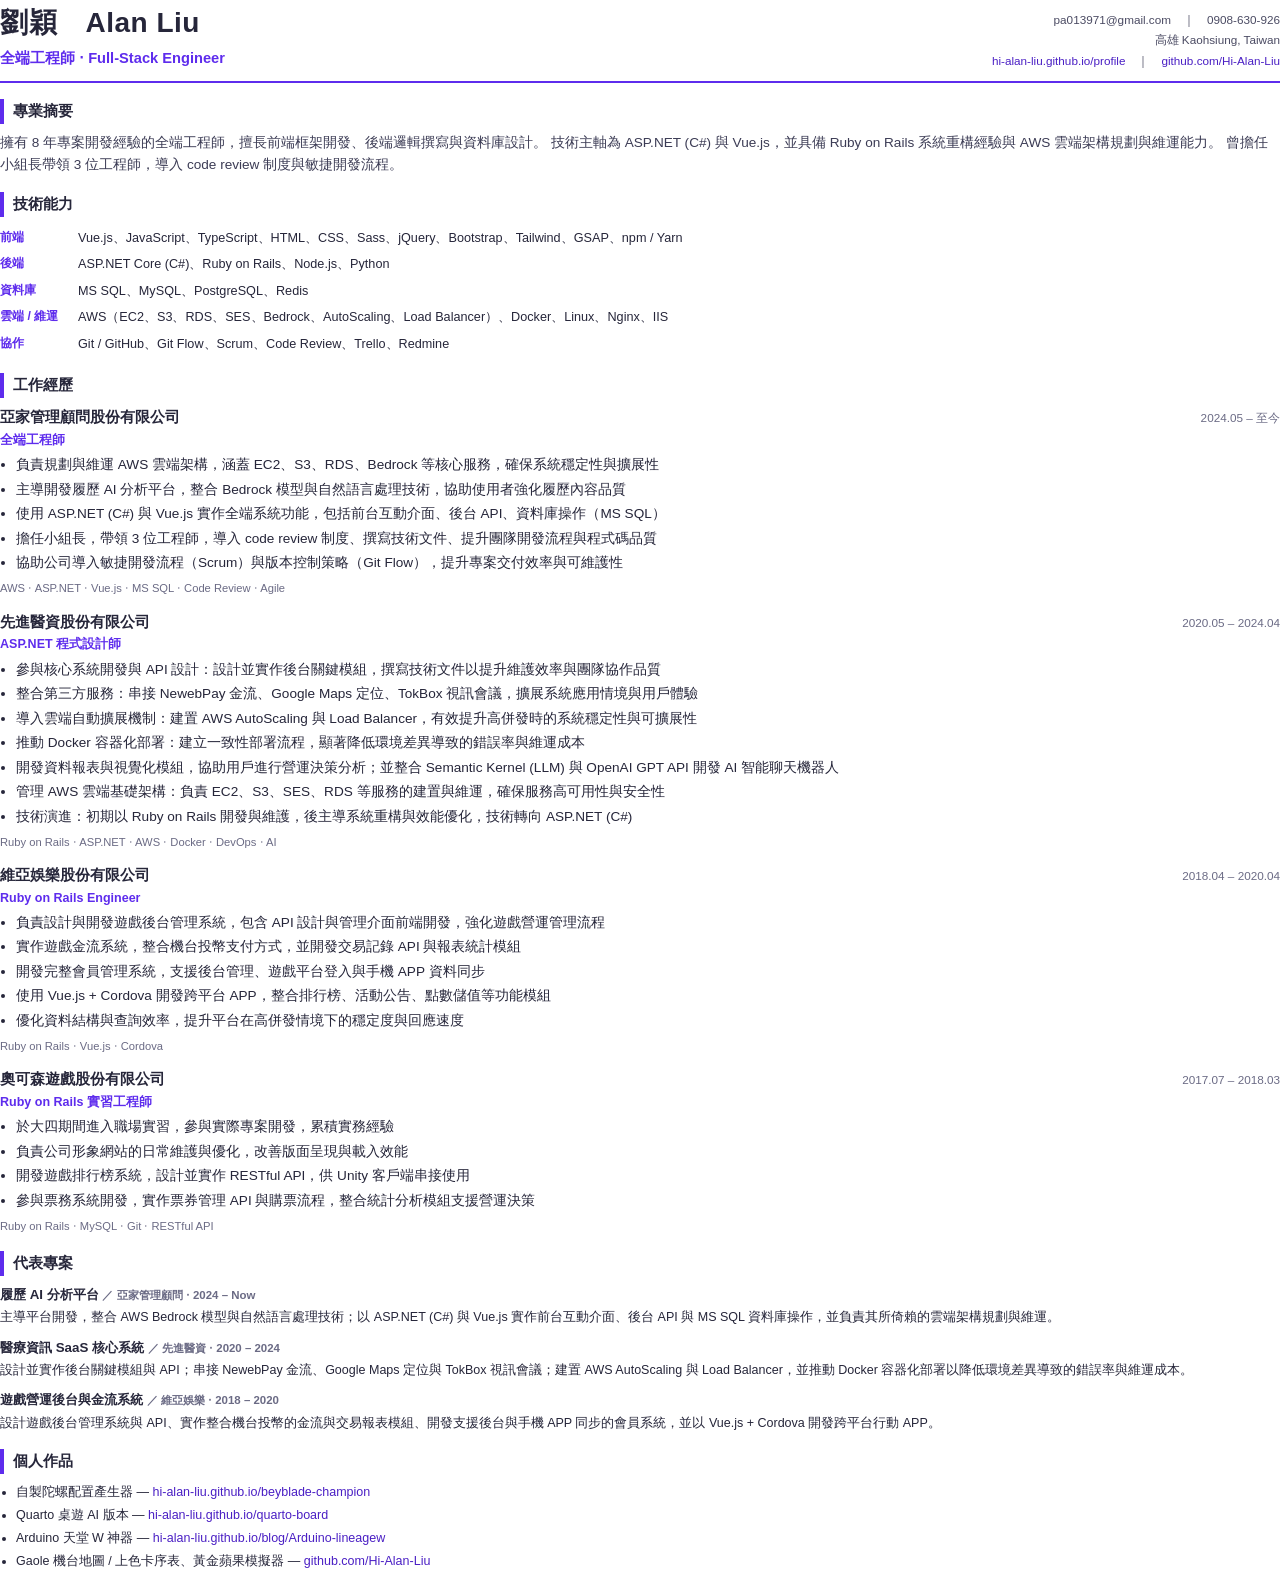
==== assets/resume/resume.html @ 3be5878c "feat: 補上履歷下載、商用專案與聯絡 CTA，並精簡前端相依 求職轉換 - 新增履歷 PDF（assets/resume/resume.html 為可重新產生的來源），   Hero 與頁尾 CT" ====
<!doctype html>
<html lang="zh-Hant-TW">
<head>
<meta charset="utf-8">
<title>劉穎 Alan Liu — 全端工程師履歷</title>
<style>
    @page { size: A4; margin: 13mm 14mm; }

    * { box-sizing: border-box; }

    body {
        margin: 0;
        font-family: "Microsoft JhengHei", "PingFang TC", "Noto Sans TC", sans-serif;
        font-size: 10.2pt;
        line-height: 1.62;
        color: #26263a;
    }

    a { color: #4a1fc4; text-decoration: none; }

    /* ---------- masthead ---------- */
    .head {
        display: flex;
        justify-content: space-between;
        align-items: flex-end;
        padding-bottom: 10px;
        border-bottom: 2.5px solid #5e2ced;
    }

    .name { font-size: 21pt; font-weight: 700; letter-spacing: 0.5px; }
    .role { margin-top: 2px; font-size: 11pt; font-weight: 600; color: #5e2ced; }
    .contact { text-align: right; font-size: 8.8pt; line-height: 1.75; color: #4b4b63; }

    /* ---------- sections ---------- */
    h2 {
        margin: 16px 0 8px;
        padding-left: 9px;
        font-size: 11.5pt;
        font-weight: 700;
        border-left: 4px solid #5e2ced;
        page-break-after: avoid;
    }

    .summary { margin: 0; color: #3c3c55; }

    .skills { width: 100%; border-collapse: collapse; }
    .skills th {
        width: 78px;
        padding: 3px 8px 3px 0;
        text-align: left;
        vertical-align: top;
        font-size: 9.2pt;
        color: #5e2ced;
        white-space: nowrap;
    }
    .skills td { padding: 3px 0; vertical-align: top; font-size: 9.5pt; }

    .job { margin-bottom: 13px; page-break-inside: avoid; }
    .job-head { display: flex; justify-content: space-between; align-items: baseline; }
    .job-co { font-size: 11pt; font-weight: 700; }
    .job-date { font-size: 8.8pt; color: #6b6b85; white-space: nowrap; padding-left: 10px; }
    .job-role { font-size: 9.4pt; font-weight: 600; color: #5e2ced; margin-bottom: 4px; }

    ul { margin: 4px 0 0; padding-left: 16px; }
    li { margin-bottom: 2.5px; }

    .tags { margin-top: 5px; font-size: 8.4pt; color: #6b6b85; }

    .proj { margin-bottom: 9px; page-break-inside: avoid; }
    .proj-t { font-weight: 700; font-size: 10pt; }
    .proj-m { font-size: 8.6pt; color: #6b6b85; }
    .proj p { margin: 2px 0 0; font-size: 9.4pt; }

    .works { margin: 0; padding-left: 16px; font-size: 9.4pt; }
</style>
</head>
<body>

<div class="head">
    <div>
        <div class="name">劉穎　Alan Liu</div>
        <div class="role">全端工程師 ‧ Full-Stack Engineer</div>
    </div>
    <div class="contact">
        pa013971@gmail.com　｜　0908-630-926<br>
        高雄 Kaohsiung, Taiwan<br>
        <a href="https://hi-alan-liu.github.io/profile/">hi-alan-liu.github.io/profile</a>　｜　<a href="https://github.com/Hi-Alan-Liu">github.com/Hi-Alan-Liu</a>
    </div>
</div>

<h2>專業摘要</h2>
<p class="summary">
    擁有 8 年專案開發經驗的全端工程師，擅長前端框架開發、後端邏輯撰寫與資料庫設計。
    技術主軸為 ASP.NET (C#) 與 Vue.js，並具備 Ruby on Rails 系統重構經驗與 AWS 雲端架構規劃與維運能力。
    曾擔任小組長帶領 3 位工程師，導入 code review 制度與敏捷開發流程。
</p>

<h2>技術能力</h2>
<table class="skills">
    <tr><th>前端</th><td>Vue.js、JavaScript、TypeScript、HTML、CSS、Sass、jQuery、Bootstrap、Tailwind、GSAP、npm / Yarn</td></tr>
    <tr><th>後端</th><td>ASP.NET Core (C#)、Ruby on Rails、Node.js、Python</td></tr>
    <tr><th>資料庫</th><td>MS SQL、MySQL、PostgreSQL、Redis</td></tr>
    <tr><th>雲端 / 維運</th><td>AWS（EC2、S3、RDS、SES、Bedrock、AutoScaling、Load Balancer）、Docker、Linux、Nginx、IIS</td></tr>
    <tr><th>協作</th><td>Git / GitHub、Git Flow、Scrum、Code Review、Trello、Redmine</td></tr>
</table>

<h2>工作經歷</h2>

<div class="job">
    <div class="job-head">
        <span class="job-co">亞家管理顧問股份有限公司</span>
        <span class="job-date">2024.05 – 至今</span>
    </div>
    <div class="job-role">全端工程師</div>
    <ul>
        <li>負責規劃與維運 AWS 雲端架構，涵蓋 EC2、S3、RDS、Bedrock 等核心服務，確保系統穩定性與擴展性</li>
        <li>主導開發履歷 AI 分析平台，整合 Bedrock 模型與自然語言處理技術，協助使用者強化履歷內容品質</li>
        <li>使用 ASP.NET (C#) 與 Vue.js 實作全端系統功能，包括前台互動介面、後台 API、資料庫操作（MS SQL）</li>
        <li>擔任小組長，帶領 3 位工程師，導入 code review 制度、撰寫技術文件、提升團隊開發流程與程式碼品質</li>
        <li>協助公司導入敏捷開發流程（Scrum）與版本控制策略（Git Flow），提升專案交付效率與可維護性</li>
    </ul>
    <div class="tags">AWS ‧ ASP.NET ‧ Vue.js ‧ MS SQL ‧ Code Review ‧ Agile</div>
</div>

<div class="job">
    <div class="job-head">
        <span class="job-co">先進醫資股份有限公司</span>
        <span class="job-date">2020.05 – 2024.04</span>
    </div>
    <div class="job-role">ASP.NET 程式設計師</div>
    <ul>
        <li>參與核心系統開發與 API 設計：設計並實作後台關鍵模組，撰寫技術文件以提升維護效率與團隊協作品質</li>
        <li>整合第三方服務：串接 NewebPay 金流、Google Maps 定位、TokBox 視訊會議，擴展系統應用情境與用戶體驗</li>
        <li>導入雲端自動擴展機制：建置 AWS AutoScaling 與 Load Balancer，有效提升高併發時的系統穩定性與可擴展性</li>
        <li>推動 Docker 容器化部署：建立一致性部署流程，顯著降低環境差異導致的錯誤率與維運成本</li>
        <li>開發資料報表與視覺化模組，協助用戶進行營運決策分析；並整合 Semantic Kernel (LLM) 與 OpenAI GPT API 開發 AI 智能聊天機器人</li>
        <li>管理 AWS 雲端基礎架構：負責 EC2、S3、SES、RDS 等服務的建置與維運，確保服務高可用性與安全性</li>
        <li>技術演進：初期以 Ruby on Rails 開發與維護，後主導系統重構與效能優化，技術轉向 ASP.NET (C#)</li>
    </ul>
    <div class="tags">Ruby on Rails ‧ ASP.NET ‧ AWS ‧ Docker ‧ DevOps ‧ AI</div>
</div>

<div class="job">
    <div class="job-head">
        <span class="job-co">維亞娛樂股份有限公司</span>
        <span class="job-date">2018.04 – 2020.04</span>
    </div>
    <div class="job-role">Ruby on Rails Engineer</div>
    <ul>
        <li>負責設計與開發遊戲後台管理系統，包含 API 設計與管理介面前端開發，強化遊戲營運管理流程</li>
        <li>實作遊戲金流系統，整合機台投幣支付方式，並開發交易記錄 API 與報表統計模組</li>
        <li>開發完整會員管理系統，支援後台管理、遊戲平台登入與手機 APP 資料同步</li>
        <li>使用 Vue.js + Cordova 開發跨平台 APP，整合排行榜、活動公告、點數儲值等功能模組</li>
        <li>優化資料結構與查詢效率，提升平台在高併發情境下的穩定度與回應速度</li>
    </ul>
    <div class="tags">Ruby on Rails ‧ Vue.js ‧ Cordova</div>
</div>

<div class="job">
    <div class="job-head">
        <span class="job-co">奧可森遊戲股份有限公司</span>
        <span class="job-date">2017.07 – 2018.03</span>
    </div>
    <div class="job-role">Ruby on Rails 實習工程師</div>
    <ul>
        <li>於大四期間進入職場實習，參與實際專案開發，累積實務經驗</li>
        <li>負責公司形象網站的日常維護與優化，改善版面呈現與載入效能</li>
        <li>開發遊戲排行榜系統，設計並實作 RESTful API，供 Unity 客戶端串接使用</li>
        <li>參與票務系統開發，實作票券管理 API 與購票流程，整合統計分析模組支援營運決策</li>
    </ul>
    <div class="tags">Ruby on Rails ‧ MySQL ‧ Git ‧ RESTful API</div>
</div>

<h2>代表專案</h2>

<div class="proj">
    <div class="proj-t">履歷 AI 分析平台 <span class="proj-m">／ 亞家管理顧問 ‧ 2024 – Now</span></div>
    <p>主導平台開發，整合 AWS Bedrock 模型與自然語言處理技術；以 ASP.NET (C#) 與 Vue.js 實作前台互動介面、後台 API 與 MS SQL 資料庫操作，並負責其所倚賴的雲端架構規劃與維運。</p>
</div>

<div class="proj">
    <div class="proj-t">醫療資訊 SaaS 核心系統 <span class="proj-m">／ 先進醫資 ‧ 2020 – 2024</span></div>
    <p>設計並實作後台關鍵模組與 API；串接 NewebPay 金流、Google Maps 定位與 TokBox 視訊會議；建置 AWS AutoScaling 與 Load Balancer，並推動 Docker 容器化部署以降低環境差異導致的錯誤率與維運成本。</p>
</div>

<div class="proj">
    <div class="proj-t">遊戲營運後台與金流系統 <span class="proj-m">／ 維亞娛樂 ‧ 2018 – 2020</span></div>
    <p>設計遊戲後台管理系統與 API、實作整合機台投幣的金流與交易報表模組、開發支援後台與手機 APP 同步的會員系統，並以 Vue.js + Cordova 開發跨平台行動 APP。</p>
</div>

<h2>個人作品</h2>
<ul class="works">
    <li>自製陀螺配置產生器 — <a href="https://hi-alan-liu.github.io/beyblade-champion/">hi-alan-liu.github.io/beyblade-champion</a></li>
    <li>Quarto 桌遊 AI 版本 — <a href="https://hi-alan-liu.github.io/quarto-board/">hi-alan-liu.github.io/quarto-board</a></li>
    <li>Arduino 天堂 W 神器 — <a href="https://hi-alan-liu.github.io/blog/Arduino-lineagew/">hi-alan-liu.github.io/blog/Arduino-lineagew</a></li>
    <li>Gaole 機台地圖 / 上色卡序表、黃金蘋果模擬器 — <a href="https://github.com/Hi-Alan-Liu?tab=repositories">github.com/Hi-Alan-Liu</a></li>
</ul>

</body>
</html>
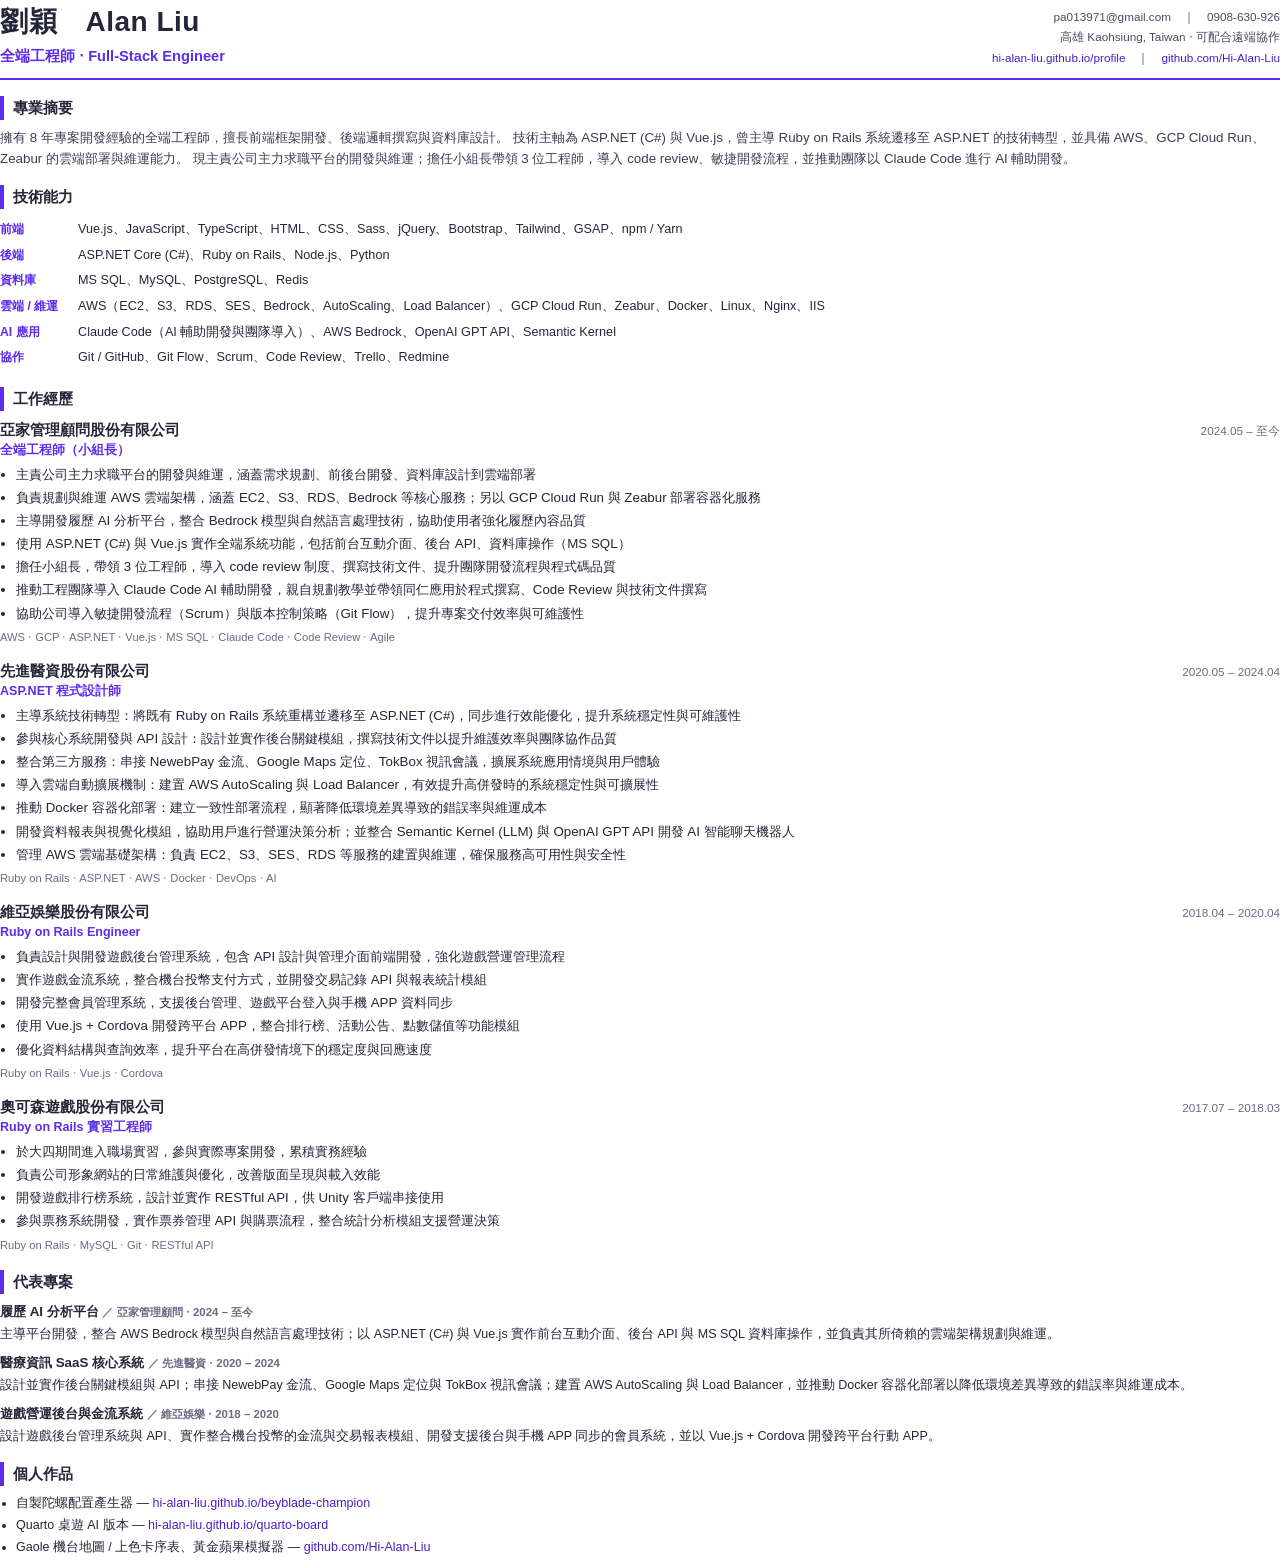
==== commit 75a63947: "feat: 依人資顧問建議強化履歷內容並精簡個資 - 現職補上主責求職平台、Claude Code AI 導入教學、GCP Cloud Run / Zeabur - 職稱標示小組長；Rails→ASP" ====
--- a/assets/resume/resume.html
+++ b/assets/resume/resume.html
@@ -4,15 +4,15 @@
 <meta charset="utf-8">
 <title>劉穎 Alan Liu — 全端工程師履歷</title>
 <style>
-    @page { size: A4; margin: 13mm 14mm; }
+    @page { size: A4; margin: 11mm 14mm; }
 
     * { box-sizing: border-box; }
 
     body {
         margin: 0;
         font-family: "Microsoft JhengHei", "PingFang TC", "Noto Sans TC", sans-serif;
-        font-size: 10.2pt;
-        line-height: 1.62;
+        font-size: 10pt;
+        line-height: 1.55;
         color: #26263a;
     }
 
@@ -83,7 +83,7 @@
     </div>
     <div class="contact">
         pa013971@gmail.com　｜　0908-630-926<br>
-        高雄 Kaohsiung, Taiwan<br>
+        高雄 Kaohsiung, Taiwan ‧ 可配合遠端協作<br>
         <a href="https://hi-alan-liu.github.io/profile/">hi-alan-liu.github.io/profile</a>　｜　<a href="https://github.com/Hi-Alan-Liu">github.com/Hi-Alan-Liu</a>
     </div>
 </div>
@@ -91,8 +91,8 @@
 <h2>專業摘要</h2>
 <p class="summary">
     擁有 8 年專案開發經驗的全端工程師，擅長前端框架開發、後端邏輯撰寫與資料庫設計。
-    技術主軸為 ASP.NET (C#) 與 Vue.js，並具備 Ruby on Rails 系統重構經驗與 AWS 雲端架構規劃與維運能力。
-    曾擔任小組長帶領 3 位工程師，導入 code review 制度與敏捷開發流程。
+    技術主軸為 ASP.NET (C#) 與 Vue.js，曾主導 Ruby on Rails 系統遷移至 ASP.NET 的技術轉型，並具備 AWS、GCP Cloud Run、Zeabur 的雲端部署與維運能力。
+    現主責公司主力求職平台的開發與維運；擔任小組長帶領 3 位工程師，導入 code review、敏捷開發流程，並推動團隊以 Claude Code 進行 AI 輔助開發。
 </p>
 
 <h2>技術能力</h2>
@@ -100,7 +100,8 @@
     <tr><th>前端</th><td>Vue.js、JavaScript、TypeScript、HTML、CSS、Sass、jQuery、Bootstrap、Tailwind、GSAP、npm / Yarn</td></tr>
     <tr><th>後端</th><td>ASP.NET Core (C#)、Ruby on Rails、Node.js、Python</td></tr>
     <tr><th>資料庫</th><td>MS SQL、MySQL、PostgreSQL、Redis</td></tr>
-    <tr><th>雲端 / 維運</th><td>AWS（EC2、S3、RDS、SES、Bedrock、AutoScaling、Load Balancer）、Docker、Linux、Nginx、IIS</td></tr>
+    <tr><th>雲端 / 維運</th><td>AWS（EC2、S3、RDS、SES、Bedrock、AutoScaling、Load Balancer）、GCP Cloud Run、Zeabur、Docker、Linux、Nginx、IIS</td></tr>
+    <tr><th>AI 應用</th><td>Claude Code（AI 輔助開發與團隊導入）、AWS Bedrock、OpenAI GPT API、Semantic Kernel</td></tr>
     <tr><th>協作</th><td>Git / GitHub、Git Flow、Scrum、Code Review、Trello、Redmine</td></tr>
 </table>
 
@@ -111,15 +112,17 @@
         <span class="job-co">亞家管理顧問股份有限公司</span>
         <span class="job-date">2024.05 – 至今</span>
     </div>
-    <div class="job-role">全端工程師</div>
-    <ul>
-        <li>負責規劃與維運 AWS 雲端架構，涵蓋 EC2、S3、RDS、Bedrock 等核心服務，確保系統穩定性與擴展性</li>
+    <div class="job-role">全端工程師（小組長）</div>
+    <ul>
+        <li>主責公司主力求職平台的開發與維運，涵蓋需求規劃、前後台開發、資料庫設計到雲端部署</li>
+        <li>負責規劃與維運 AWS 雲端架構，涵蓋 EC2、S3、RDS、Bedrock 等核心服務；另以 GCP Cloud Run 與 Zeabur 部署容器化服務</li>
         <li>主導開發履歷 AI 分析平台，整合 Bedrock 模型與自然語言處理技術，協助使用者強化履歷內容品質</li>
         <li>使用 ASP.NET (C#) 與 Vue.js 實作全端系統功能，包括前台互動介面、後台 API、資料庫操作（MS SQL）</li>
         <li>擔任小組長，帶領 3 位工程師，導入 code review 制度、撰寫技術文件、提升團隊開發流程與程式碼品質</li>
+        <li>推動工程團隊導入 Claude Code AI 輔助開發，親自規劃教學並帶領同仁應用於程式撰寫、Code Review 與技術文件撰寫</li>
         <li>協助公司導入敏捷開發流程（Scrum）與版本控制策略（Git Flow），提升專案交付效率與可維護性</li>
     </ul>
-    <div class="tags">AWS ‧ ASP.NET ‧ Vue.js ‧ MS SQL ‧ Code Review ‧ Agile</div>
+    <div class="tags">AWS ‧ GCP ‧ ASP.NET ‧ Vue.js ‧ MS SQL ‧ Claude Code ‧ Code Review ‧ Agile</div>
 </div>
 
 <div class="job">
@@ -129,13 +132,13 @@
     </div>
     <div class="job-role">ASP.NET 程式設計師</div>
     <ul>
+        <li>主導系統技術轉型：將既有 Ruby on Rails 系統重構並遷移至 ASP.NET (C#)，同步進行效能優化，提升系統穩定性與可維護性</li>
         <li>參與核心系統開發與 API 設計：設計並實作後台關鍵模組，撰寫技術文件以提升維護效率與團隊協作品質</li>
         <li>整合第三方服務：串接 NewebPay 金流、Google Maps 定位、TokBox 視訊會議，擴展系統應用情境與用戶體驗</li>
         <li>導入雲端自動擴展機制：建置 AWS AutoScaling 與 Load Balancer，有效提升高併發時的系統穩定性與可擴展性</li>
         <li>推動 Docker 容器化部署：建立一致性部署流程，顯著降低環境差異導致的錯誤率與維運成本</li>
         <li>開發資料報表與視覺化模組，協助用戶進行營運決策分析；並整合 Semantic Kernel (LLM) 與 OpenAI GPT API 開發 AI 智能聊天機器人</li>
         <li>管理 AWS 雲端基礎架構：負責 EC2、S3、SES、RDS 等服務的建置與維運，確保服務高可用性與安全性</li>
-        <li>技術演進：初期以 Ruby on Rails 開發與維護，後主導系統重構與效能優化，技術轉向 ASP.NET (C#)</li>
     </ul>
     <div class="tags">Ruby on Rails ‧ ASP.NET ‧ AWS ‧ Docker ‧ DevOps ‧ AI</div>
 </div>
@@ -174,7 +177,7 @@
 <h2>代表專案</h2>
 
 <div class="proj">
-    <div class="proj-t">履歷 AI 分析平台 <span class="proj-m">／ 亞家管理顧問 ‧ 2024 – Now</span></div>
+    <div class="proj-t">履歷 AI 分析平台 <span class="proj-m">／ 亞家管理顧問 ‧ 2024 – 至今</span></div>
     <p>主導平台開發，整合 AWS Bedrock 模型與自然語言處理技術；以 ASP.NET (C#) 與 Vue.js 實作前台互動介面、後台 API 與 MS SQL 資料庫操作，並負責其所倚賴的雲端架構規劃與維運。</p>
 </div>
 
@@ -192,7 +195,6 @@
 <ul class="works">
     <li>自製陀螺配置產生器 — <a href="https://hi-alan-liu.github.io/beyblade-champion/">hi-alan-liu.github.io/beyblade-champion</a></li>
     <li>Quarto 桌遊 AI 版本 — <a href="https://hi-alan-liu.github.io/quarto-board/">hi-alan-liu.github.io/quarto-board</a></li>
-    <li>Arduino 天堂 W 神器 — <a href="https://hi-alan-liu.github.io/blog/Arduino-lineagew/">hi-alan-liu.github.io/blog/Arduino-lineagew</a></li>
     <li>Gaole 機台地圖 / 上色卡序表、黃金蘋果模擬器 — <a href="https://github.com/Hi-Alan-Liu?tab=repositories">github.com/Hi-Alan-Liu</a></li>
 </ul>
 
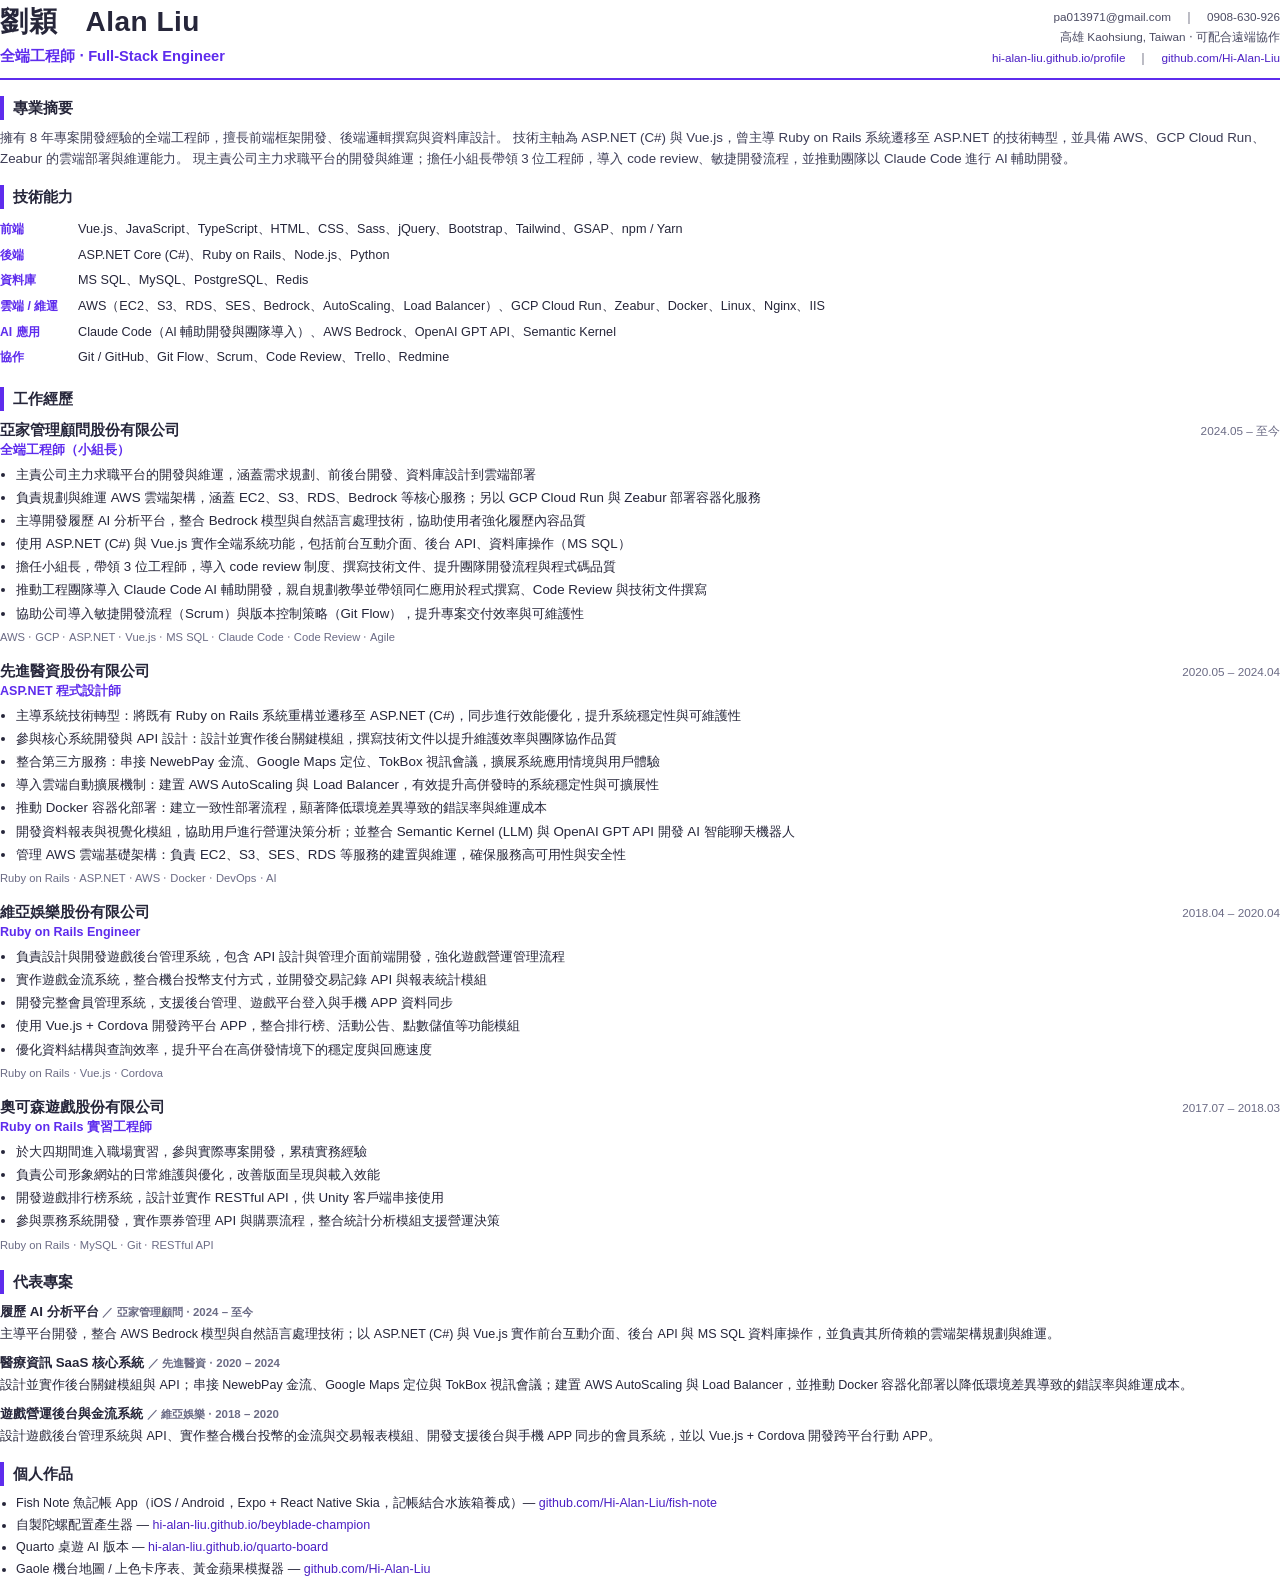
==== commit f21aaa69: "feat: 個人作品新增 Fish Note 魚記帳 App Co-Authored-By: Claude Opus 5.5 <noreply@anthropic.com>" ====
--- a/assets/resume/resume.html
+++ b/assets/resume/resume.html
@@ -193,6 +193,7 @@
 
 <h2>個人作品</h2>
 <ul class="works">
+    <li>Fish Note 魚記帳 App（iOS / Android，Expo + React Native Skia，記帳結合水族箱養成）— <a href="https://github.com/Hi-Alan-Liu/fish-note">github.com/Hi-Alan-Liu/fish-note</a></li>
     <li>自製陀螺配置產生器 — <a href="https://hi-alan-liu.github.io/beyblade-champion/">hi-alan-liu.github.io/beyblade-champion</a></li>
     <li>Quarto 桌遊 AI 版本 — <a href="https://hi-alan-liu.github.io/quarto-board/">hi-alan-liu.github.io/quarto-board</a></li>
     <li>Gaole 機台地圖 / 上色卡序表、黃金蘋果模擬器 — <a href="https://github.com/Hi-Alan-Liu?tab=repositories">github.com/Hi-Alan-Liu</a></li>
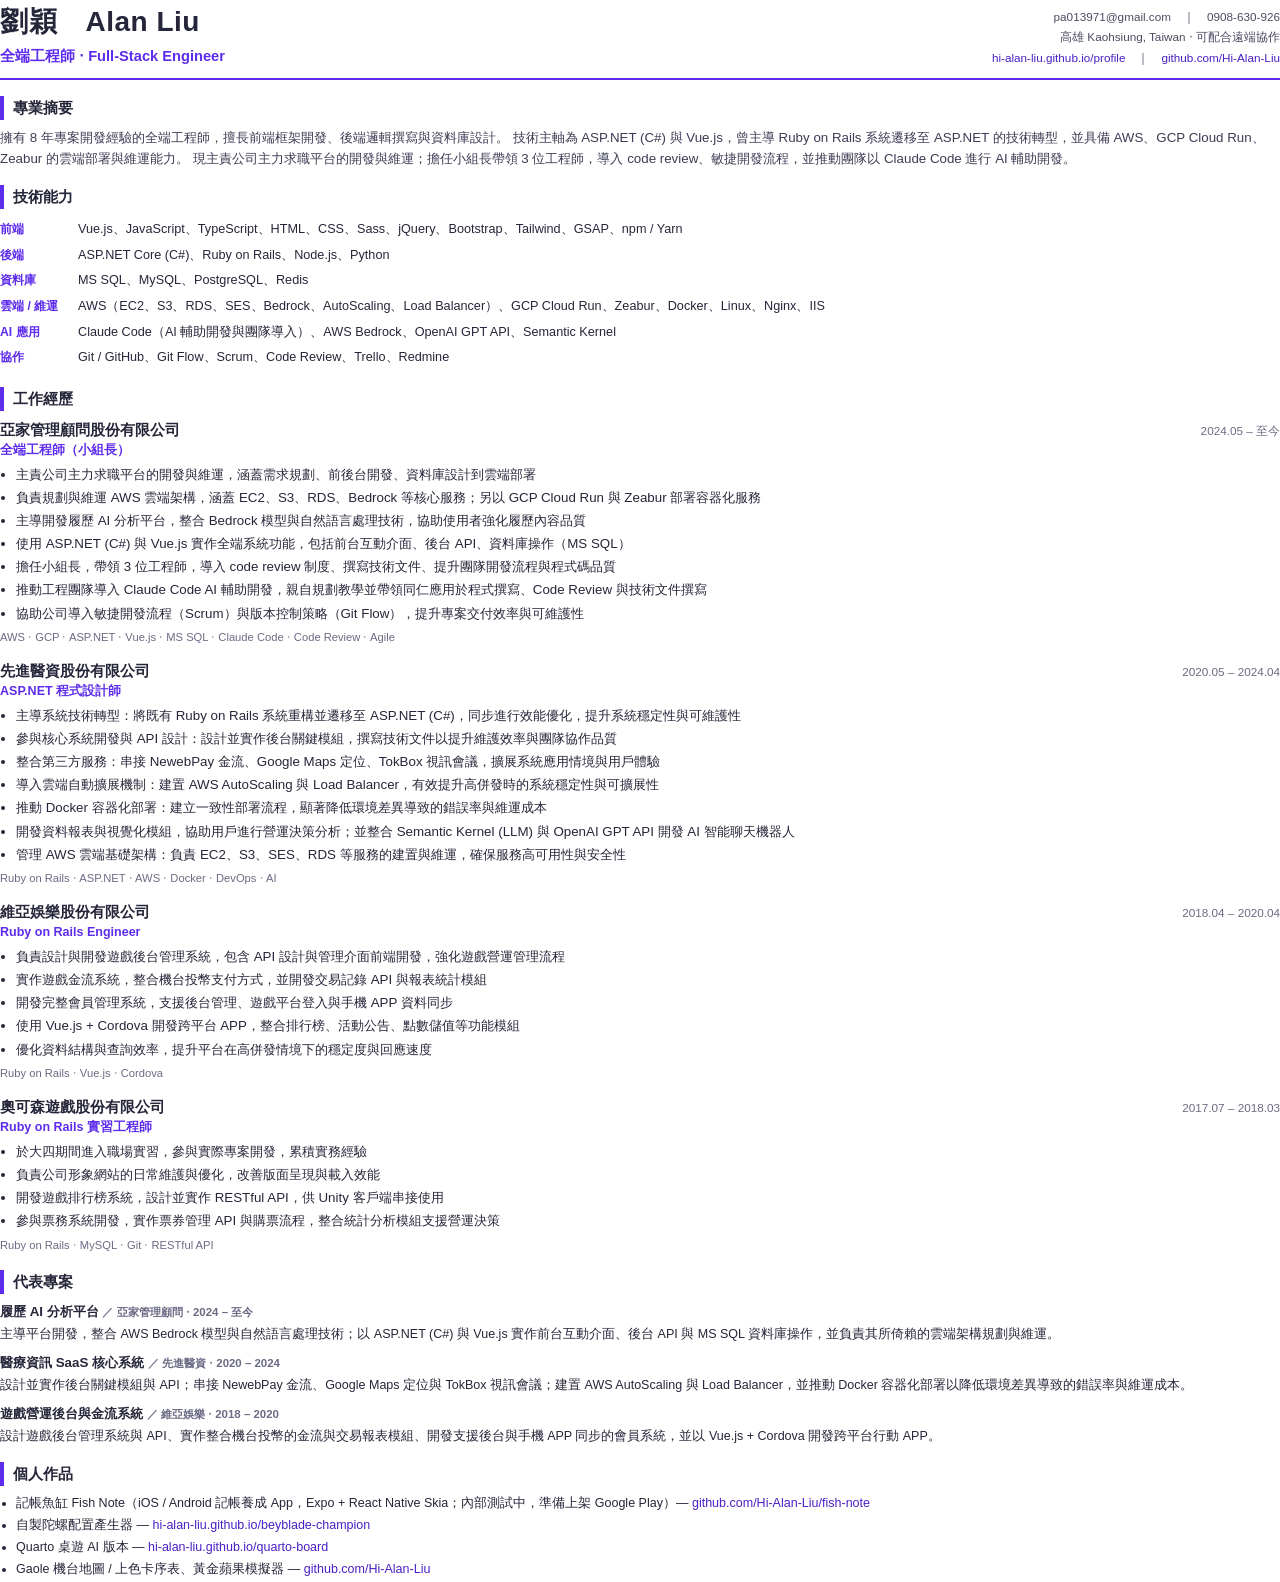
==== commit 4f58b123: "feat: Fish Note 作品改用正式名稱與 App 實機截圖 Co-Authored-By: Claude Opus 5.5 <noreply@anthropic.com>" ====
--- a/assets/resume/resume.html
+++ b/assets/resume/resume.html
@@ -193,7 +193,7 @@
 
 <h2>個人作品</h2>
 <ul class="works">
-    <li>Fish Note 魚記帳 App（iOS / Android，Expo + React Native Skia，記帳結合水族箱養成）— <a href="https://github.com/Hi-Alan-Liu/fish-note">github.com/Hi-Alan-Liu/fish-note</a></li>
+    <li>記帳魚缸 Fish Note（iOS / Android 記帳養成 App，Expo + React Native Skia；內部測試中，準備上架 Google Play）— <a href="https://github.com/Hi-Alan-Liu/fish-note">github.com/Hi-Alan-Liu/fish-note</a></li>
     <li>自製陀螺配置產生器 — <a href="https://hi-alan-liu.github.io/beyblade-champion/">hi-alan-liu.github.io/beyblade-champion</a></li>
     <li>Quarto 桌遊 AI 版本 — <a href="https://hi-alan-liu.github.io/quarto-board/">hi-alan-liu.github.io/quarto-board</a></li>
     <li>Gaole 機台地圖 / 上色卡序表、黃金蘋果模擬器 — <a href="https://github.com/Hi-Alan-Liu?tab=repositories">github.com/Hi-Alan-Liu</a></li>
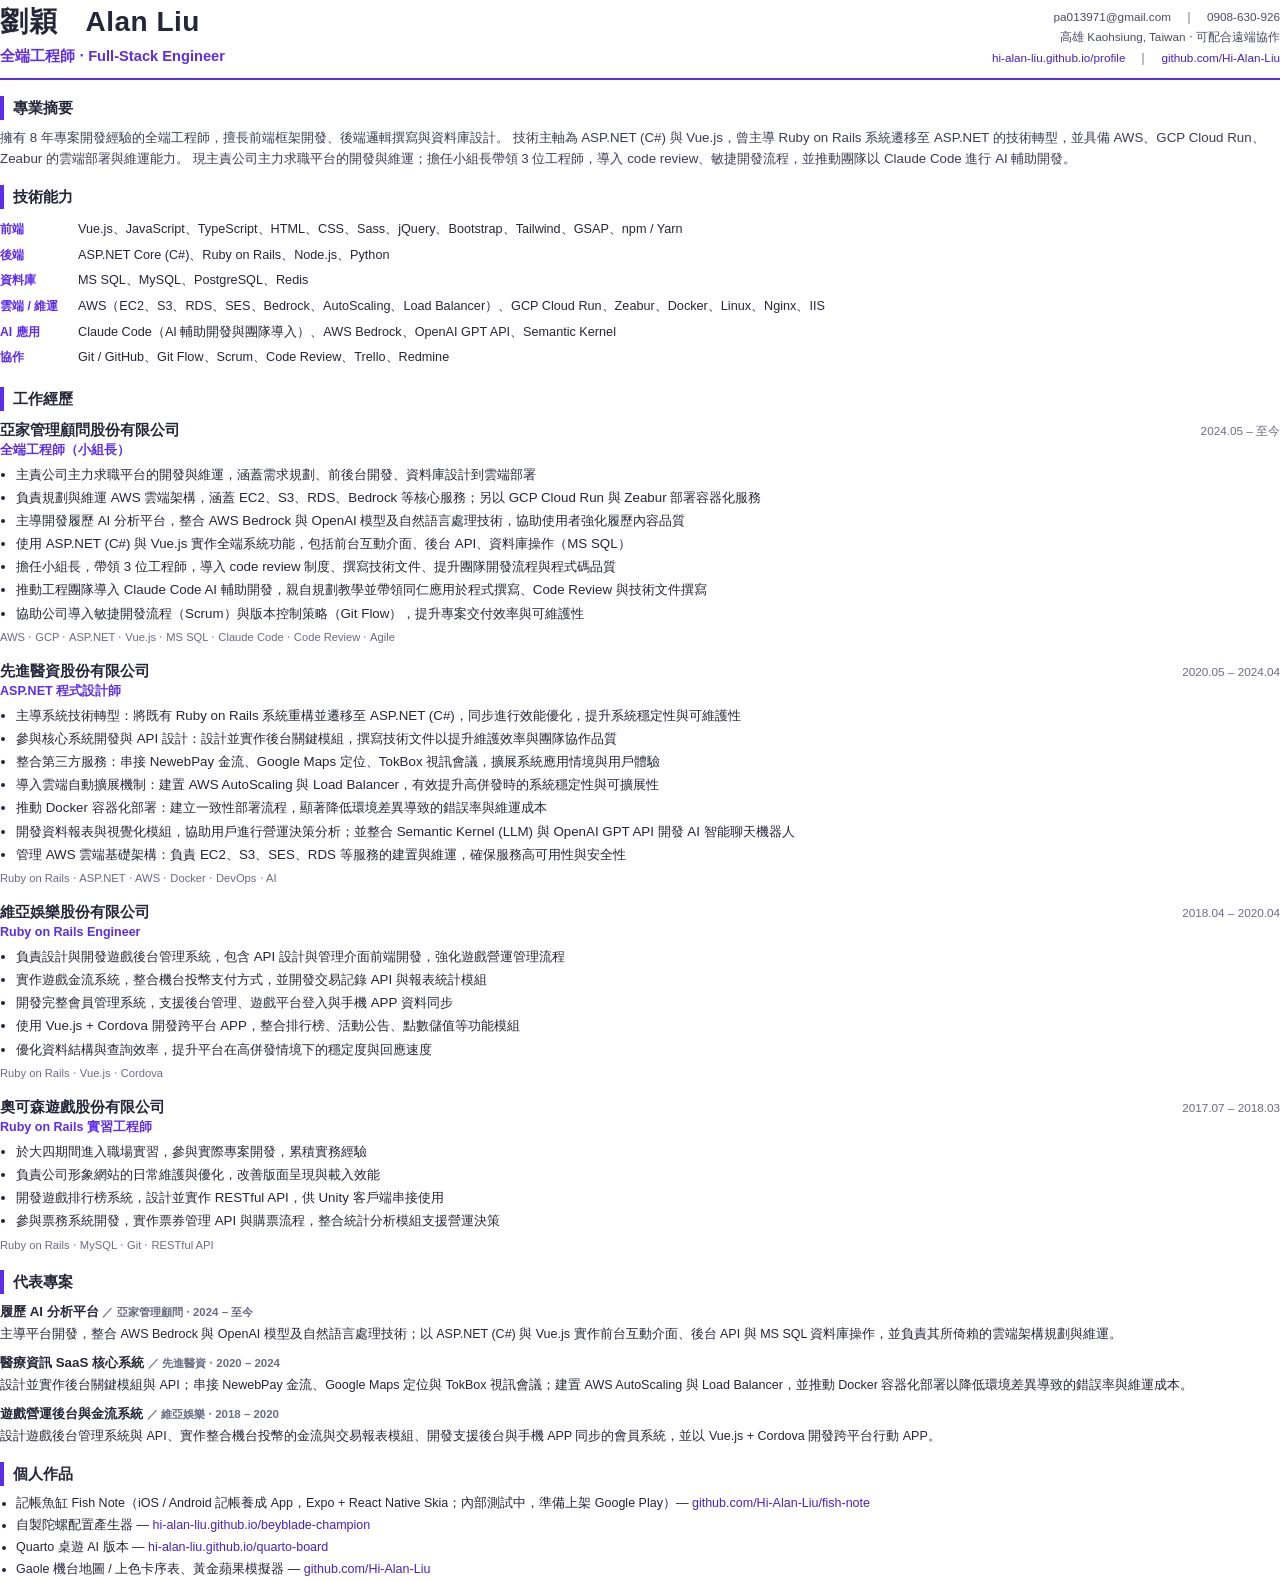
==== commit c1c60295: "feat: 履歷 AI 分析平台補上 OpenAI 模型 Co-Authored-By: Claude Opus 5.5 <noreply@anthropic.com>" ====
--- a/assets/resume/resume.html
+++ b/assets/resume/resume.html
@@ -116,7 +116,7 @@
     <ul>
         <li>主責公司主力求職平台的開發與維運，涵蓋需求規劃、前後台開發、資料庫設計到雲端部署</li>
         <li>負責規劃與維運 AWS 雲端架構，涵蓋 EC2、S3、RDS、Bedrock 等核心服務；另以 GCP Cloud Run 與 Zeabur 部署容器化服務</li>
-        <li>主導開發履歷 AI 分析平台，整合 Bedrock 模型與自然語言處理技術，協助使用者強化履歷內容品質</li>
+        <li>主導開發履歷 AI 分析平台，整合 AWS Bedrock 與 OpenAI 模型及自然語言處理技術，協助使用者強化履歷內容品質</li>
         <li>使用 ASP.NET (C#) 與 Vue.js 實作全端系統功能，包括前台互動介面、後台 API、資料庫操作（MS SQL）</li>
         <li>擔任小組長，帶領 3 位工程師，導入 code review 制度、撰寫技術文件、提升團隊開發流程與程式碼品質</li>
         <li>推動工程團隊導入 Claude Code AI 輔助開發，親自規劃教學並帶領同仁應用於程式撰寫、Code Review 與技術文件撰寫</li>
@@ -178,7 +178,7 @@
 
 <div class="proj">
     <div class="proj-t">履歷 AI 分析平台 <span class="proj-m">／ 亞家管理顧問 ‧ 2024 – 至今</span></div>
-    <p>主導平台開發，整合 AWS Bedrock 模型與自然語言處理技術；以 ASP.NET (C#) 與 Vue.js 實作前台互動介面、後台 API 與 MS SQL 資料庫操作，並負責其所倚賴的雲端架構規劃與維運。</p>
+    <p>主導平台開發，整合 AWS Bedrock 與 OpenAI 模型及自然語言處理技術；以 ASP.NET (C#) 與 Vue.js 實作前台互動介面、後台 API 與 MS SQL 資料庫操作，並負責其所倚賴的雲端架構規劃與維運。</p>
 </div>
 
 <div class="proj">
